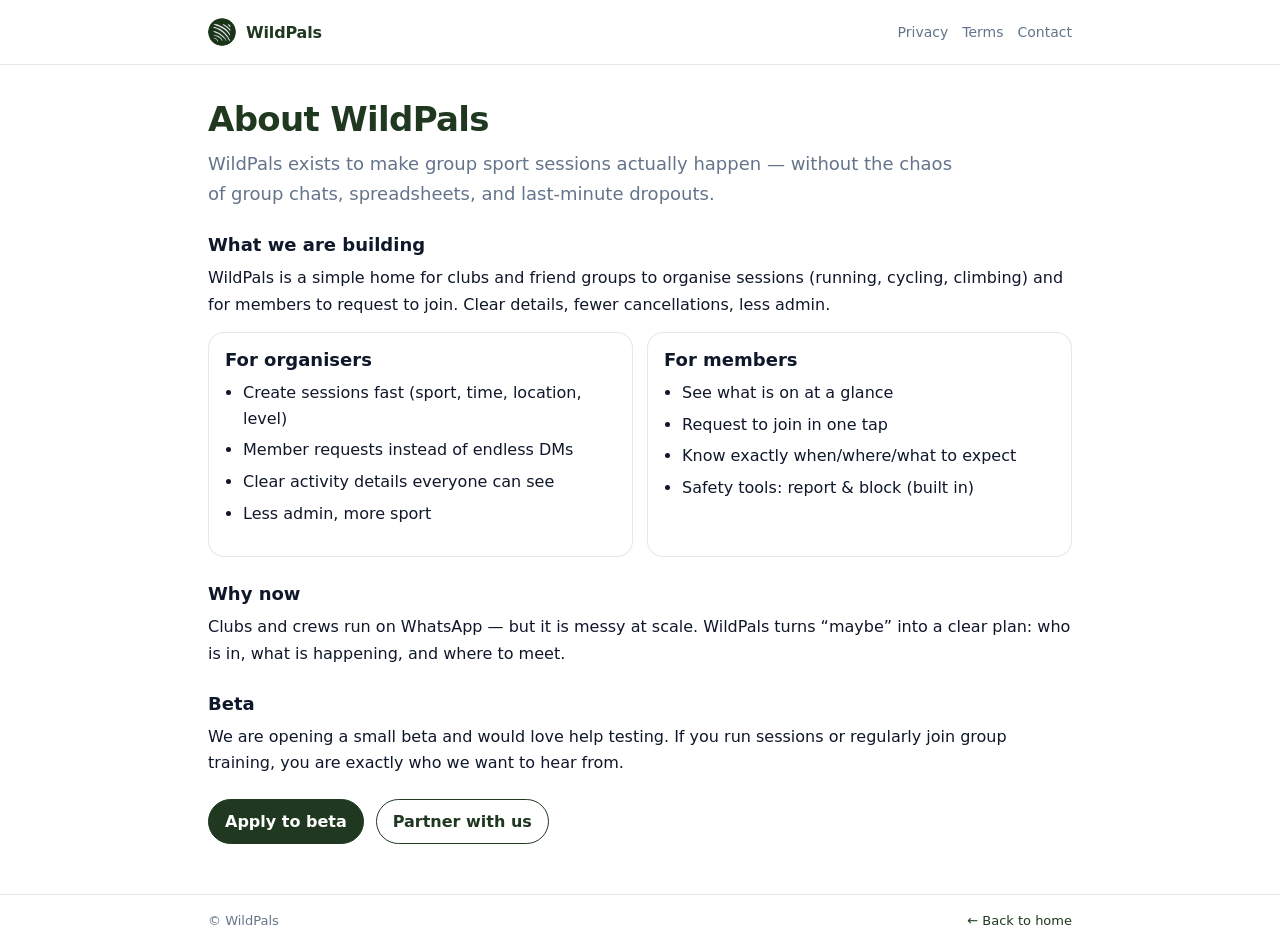
==== about.html @ 246d717d "Include new pages privacy about terms and changed design" ====
<!doctype html>
<html lang="en">
<head>
  <meta charset="utf-8" />
  <meta name="viewport" content="width=device-width,initial-scale=1" />
  <title>About Us — WildPals</title>
  <style>
    :root{
      --green:#1f381f;
      --text:#0f172a;
      --muted:#64748b;
      --border:rgba(15,23,42,0.10);
      --max:900px;
    }
    *{box-sizing:border-box}
    body{
      margin:0;
      font-family: system-ui, -apple-system, Segoe UI, Roboto, Arial, sans-serif;
      color:var(--text);
      background:#fff;
    }
    a{color:var(--green); text-decoration:none}
    a:hover{text-decoration:underline}
    .top{border-bottom:1px solid var(--border)}
    .topbar{
      max-width:var(--max);
      margin:0 auto;
      padding:18px 18px;
      display:flex;
      align-items:center;
      justify-content:space-between;
      gap:14px;
    }
    .brand{
      display:flex;
      align-items:center;
      gap:10px;
      font-weight:800;
      letter-spacing:-0.01em;
      color:var(--green);
    }
    .brand img{width:28px;height:28px;border-radius:999px}
    .links{
      display:flex;
      gap:14px;
      font-size:14px;
      color:var(--muted);
      flex-wrap:wrap;
      justify-content:flex-end;
    }
    .links a{color:var(--muted)}
    .links a:hover{color:var(--text)}
    main{
      max-width:var(--max);
      margin:0 auto;
      padding:34px 18px 50px;
    }
    h1{
      margin:0 0 10px;
      color:var(--green);
      font-size:34px;
      letter-spacing:-0.02em;
    }
    p{margin:0 0 14px; line-height:1.65; color:var(--text)}
    .lede{
      color:var(--muted);
      font-size:18px;
      margin-bottom:22px;
      max-width:760px;
    }
    h2{margin:26px 0 10px; font-size:18px}
    ul{margin:0 0 14px 18px; padding:0}
    li{margin:6px 0; line-height:1.6}
    .card{
      border:1px solid var(--border);
      border-radius:16px;
      padding:16px;
      background:#fff;
    }
    .grid{
      display:grid;
      grid-template-columns:1fr 1fr;
      gap:14px;
      margin-top:12px;
    }
    @media (max-width:800px){
      .grid{grid-template-columns:1fr}
    }
    .cta{
      margin-top:22px;
      display:flex;
      gap:12px;
      flex-wrap:wrap;
      align-items:center;
    }
    .btn{
      display:inline-flex;
      align-items:center;
      justify-content:center;
      padding:12px 16px;
      border-radius:999px;
      border:1px solid var(--green);
      background:var(--green);
      color:#fff;
      font-weight:800;
      text-decoration:none;
    }
    .btn.secondary{
      background:transparent;
      color:var(--green);
    }
    footer{
      border-top:1px solid var(--border);
      color:var(--muted);
      font-size:13px;
    }
    .footerbar{
      max-width:var(--max);
      margin:0 auto;
      padding:18px 18px;
      display:flex;
      justify-content:space-between;
      gap:12px;
      flex-wrap:wrap;
    }
  </style>
</head>
<body>
  <header class="top">
    <div class="topbar">
      <a class="brand" href="/">
        <img src="logo.png" alt="WildPals logo" />
        <span>WildPals</span>
      </a>
      <nav class="links">
        <a href="/privacy.html">Privacy</a>
        <a href="/terms.html">Terms</a>
        <a href="mailto:hello@wildpals.uk?subject=WildPals%20Question">Contact</a>
      </nav>
    </div>
  </header>

  <main>
    <h1>About WildPals</h1>
    <p class="lede">
      WildPals exists to make group sport sessions actually happen — without the chaos of group chats, spreadsheets, and last-minute dropouts.
    </p>

    <h2>What we are building</h2>
    <p>
      WildPals is a simple home for clubs and friend groups to organise sessions (running, cycling, climbing) and for members to request to join.
      Clear details, fewer cancellations, less admin.
    </p>

    <div class="grid">
      <div class="card">
        <h2 style="margin-top:0">For organisers</h2>
        <ul>
          <li>Create sessions fast (sport, time, location, level)</li>
          <li>Member requests instead of endless DMs</li>
          <li>Clear activity details everyone can see</li>
          <li>Less admin, more sport</li>
        </ul>
      </div>
      <div class="card">
        <h2 style="margin-top:0">For members</h2>
        <ul>
          <li>See what is on at a glance</li>
          <li>Request to join in one tap</li>
          <li>Know exactly when/where/what to expect</li>
          <li>Safety tools: report &amp; block (built in)</li>
        </ul>
      </div>
    </div>

    <h2>Why now</h2>
    <p>
      Clubs and crews run on WhatsApp — but it is messy at scale. WildPals turns “maybe” into a clear plan: who is in, what is happening, and where to meet.
    </p>

    <h2>Beta</h2>
    <p>
      We are opening a small beta and would love help testing. If you run sessions or regularly join group training, you are exactly who we want to hear from.
    </p>

    <div class="cta">
      <a class="btn" href="mailto:hello@wildpals.uk?subject=WildPals%20Beta%20Tester&body=Hi%20WildPals%20team%2C%0A%0AI%E2%80%99d%20like%20to%20join%20the%20beta.%0A%0AName%3A%0ACity%3A%0ASports%20(running%2Fcycling%2Fclimbing)%3A%0ADevice%20(iPhone%2FAndroid)%3A%0A%0AThanks!">
        Apply to beta
      </a>
      <a class="btn secondary" href="mailto:hello@wildpals.uk?subject=WildPals%20Partnership">
        Partner with us
      </a>
    </div>
  </main>

  <footer>
    <div class="footerbar">
      <div>© WildPals</div>
      <div><a href="/">← Back to home</a></div>
    </div>
  </footer>
</body>
</html>
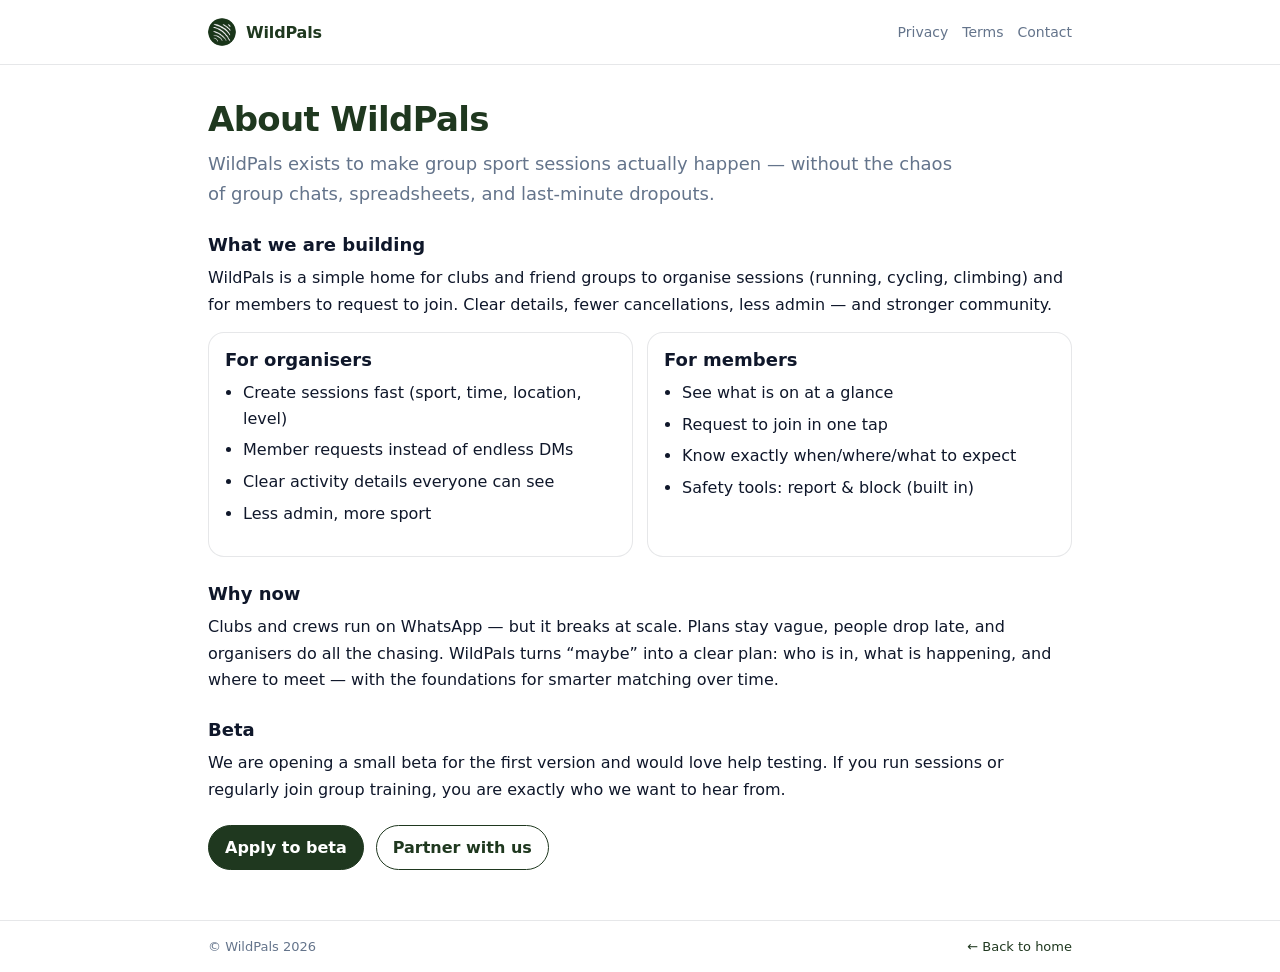
==== commit 18a13352: "Tweaks on about page" ====
--- a/about.html
+++ b/about.html
@@ -149,7 +149,7 @@
     <h2>What we are building</h2>
     <p>
       WildPals is a simple home for clubs and friend groups to organise sessions (running, cycling, climbing) and for members to request to join.
-      Clear details, fewer cancellations, less admin.
+      Clear details, fewer cancellations, less admin — and stronger community.
     </p>
 
     <div class="grid">
@@ -175,12 +175,13 @@
 
     <h2>Why now</h2>
     <p>
-      Clubs and crews run on WhatsApp — but it is messy at scale. WildPals turns “maybe” into a clear plan: who is in, what is happening, and where to meet.
+      Clubs and crews run on WhatsApp — but it breaks at scale. Plans stay vague, people drop late, and organisers do all the chasing.
+      WildPals turns “maybe” into a clear plan: who is in, what is happening, and where to meet — with the foundations for smarter matching over time.
     </p>
 
     <h2>Beta</h2>
     <p>
-      We are opening a small beta and would love help testing. If you run sessions or regularly join group training, you are exactly who we want to hear from.
+      We are opening a small beta for the first version and would love help testing. If you run sessions or regularly join group training, you are exactly who we want to hear from.
     </p>
 
     <div class="cta">
@@ -195,7 +196,7 @@
 
   <footer>
     <div class="footerbar">
-      <div>© WildPals</div>
+      <div>© WildPals 2026</div>
       <div><a href="/">← Back to home</a></div>
     </div>
   </footer>
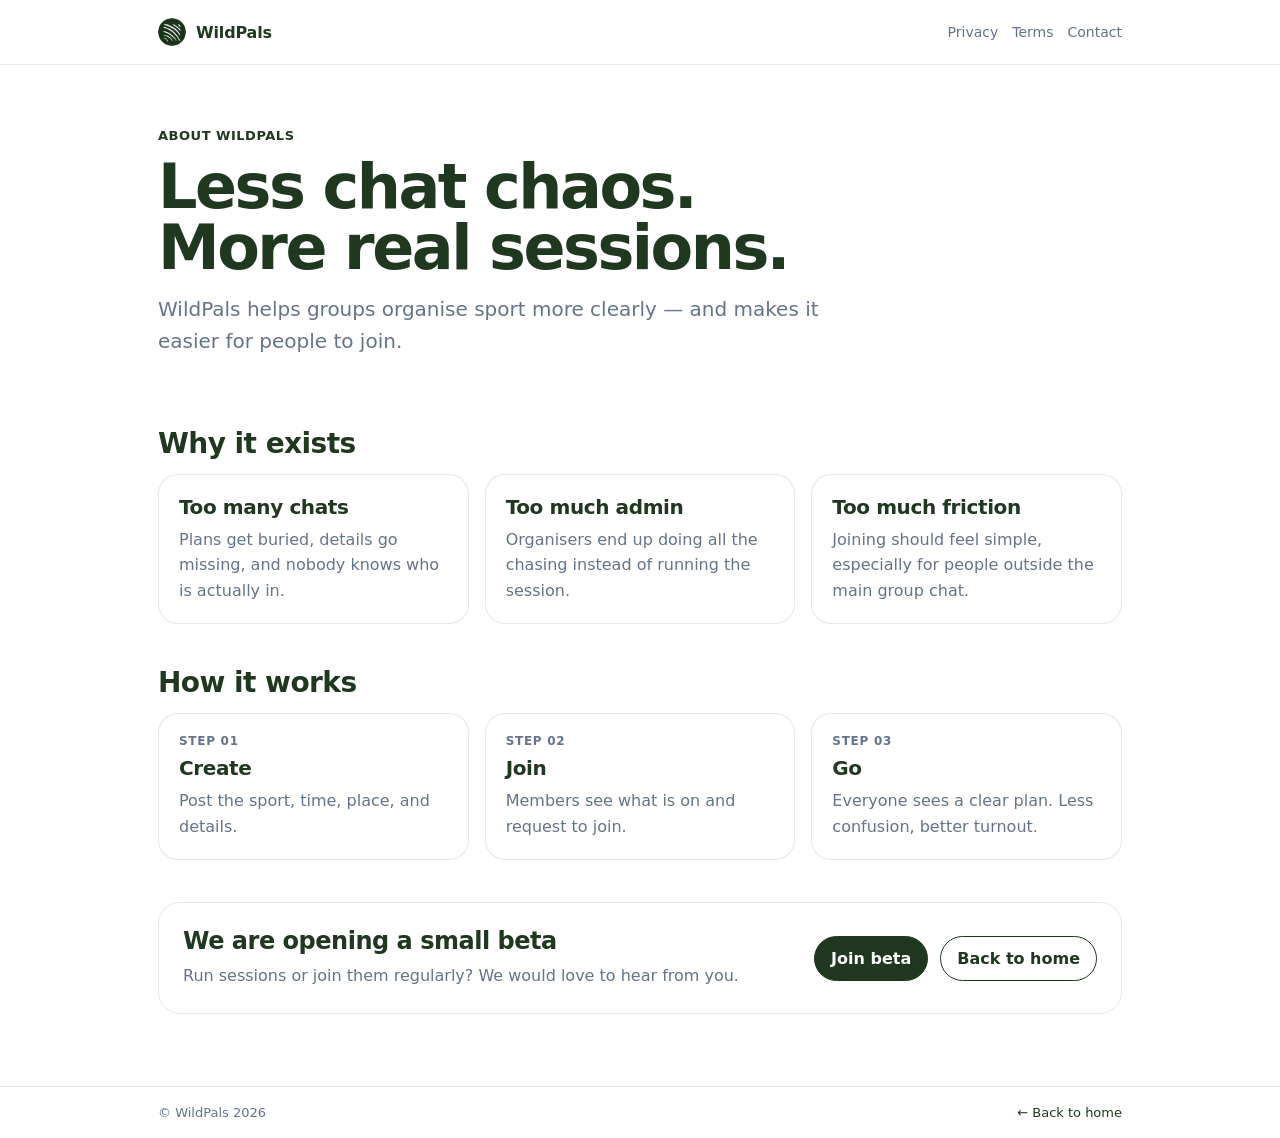
==== commit 1379d6c1: "add FAQ, change about.html" ====
--- a/about.html
+++ b/about.html
@@ -2,6 +2,7 @@
 <html lang="en">
 <head>
   <meta charset="utf-8" />
+  <link rel="icon" type="image/png" href="logo.png">
   <meta name="viewport" content="width=device-width,initial-scale=1" />
   <title>About Us — WildPals</title>
   <style>
@@ -10,27 +11,36 @@
       --text:#0f172a;
       --muted:#64748b;
       --border:rgba(15,23,42,0.10);
-      --max:900px;
-    }
+      --max:1000px;
+      --shadow:0 16px 36px rgba(15,23,42,0.08);
+    }
+
     *{box-sizing:border-box}
+
     body{
       margin:0;
       font-family: system-ui, -apple-system, Segoe UI, Roboto, Arial, sans-serif;
       color:var(--text);
       background:#fff;
     }
+
     a{color:var(--green); text-decoration:none}
-    a:hover{text-decoration:underline}
-    .top{border-bottom:1px solid var(--border)}
+    a:hover{text-decoration:none}
+
+    .top{
+      border-bottom:1px solid var(--border);
+    }
+
     .topbar{
       max-width:var(--max);
       margin:0 auto;
-      padding:18px 18px;
+      padding:18px;
       display:flex;
       align-items:center;
       justify-content:space-between;
       gap:14px;
     }
+
     .brand{
       display:flex;
       align-items:center;
@@ -39,60 +49,170 @@
       letter-spacing:-0.01em;
       color:var(--green);
     }
-    .brand img{width:28px;height:28px;border-radius:999px}
+
+    .brand img{
+      width:28px;
+      height:28px;
+      border-radius:999px;
+    }
+
     .links{
       display:flex;
       gap:14px;
       font-size:14px;
       color:var(--muted);
       flex-wrap:wrap;
-      justify-content:flex-end;
-    }
+    }
+
     .links a{color:var(--muted)}
     .links a:hover{color:var(--text)}
+
     main{
       max-width:var(--max);
       margin:0 auto;
-      padding:34px 18px 50px;
-    }
+      padding:40px 18px 72px;
+    }
+
+    .hero{
+      padding:20px 0 28px;
+    }
+
+    .eyebrow{
+      display:inline-block;
+      margin-bottom:14px;
+      color:var(--green);
+      font-size:13px;
+      font-weight:800;
+      letter-spacing:0.04em;
+      text-transform:uppercase;
+    }
+
     h1{
-      margin:0 0 10px;
-      color:var(--green);
-      font-size:34px;
+      margin:0 0 14px;
+      color:var(--green);
+      font-size:clamp(38px, 5vw, 62px);
+      line-height:0.98;
+      letter-spacing:-0.04em;
+      max-width:700px;
+    }
+
+    .lede{
+      margin:0;
+      max-width:700px;
+      color:var(--muted);
+      font-size:20px;
+      line-height:1.6;
+    }
+
+    .section{
+      margin-top:42px;
+    }
+
+    .section h2{
+      margin:0 0 14px;
+      color:var(--green);
+      font-size:28px;
       letter-spacing:-0.02em;
     }
-    p{margin:0 0 14px; line-height:1.65; color:var(--text)}
-    .lede{
-      color:var(--muted);
-      font-size:18px;
-      margin-bottom:22px;
-      max-width:760px;
-    }
-    h2{margin:26px 0 10px; font-size:18px}
-    ul{margin:0 0 14px 18px; padding:0}
-    li{margin:6px 0; line-height:1.6}
+
+    .grid{
+      display:grid;
+      grid-template-columns:repeat(3, 1fr);
+      gap:16px;
+    }
+
     .card{
       border:1px solid var(--border);
-      border-radius:16px;
-      padding:16px;
+      border-radius:20px;
+      padding:20px;
       background:#fff;
-    }
-    .grid{
+      transition:transform .2s ease, box-shadow .2s ease;
+    }
+
+    .card:hover{
+      transform:translateY(-4px);
+      box-shadow:var(--shadow);
+    }
+
+    .card h3{
+      margin:0 0 8px;
+      color:var(--green);
+      font-size:20px;
+      letter-spacing:-0.02em;
+    }
+
+    .card p{
+      margin:0;
+      color:var(--muted);
+      line-height:1.6;
+    }
+
+    .steps{
       display:grid;
-      grid-template-columns:1fr 1fr;
-      gap:14px;
-      margin-top:12px;
-    }
-    @media (max-width:800px){
-      .grid{grid-template-columns:1fr}
-    }
-    .cta{
-      margin-top:22px;
+      grid-template-columns:repeat(3, 1fr);
+      gap:16px;
+    }
+
+    .step{
+      border:1px solid var(--border);
+      border-radius:20px;
+      padding:20px;
+      background:#fff;
+    }
+
+    .step-number{
+      margin-bottom:8px;
+      font-size:12px;
+      font-weight:800;
+      color:var(--muted);
+      letter-spacing:0.06em;
+    }
+
+    .step h3{
+      margin:0 0 8px;
+      color:var(--green);
+      font-size:20px;
+      letter-spacing:-0.02em;
+    }
+
+    .step p{
+      margin:0;
+      color:var(--muted);
+      line-height:1.6;
+    }
+
+    .cta-box{
+      margin-top:42px;
+      border:1px solid var(--border);
+      border-radius:22px;
+      padding:24px;
+      display:flex;
+      justify-content:space-between;
+      align-items:center;
+      gap:18px;
+      flex-wrap:wrap;
+    }
+
+    .cta-copy h3{
+      margin:0 0 8px;
+      color:var(--green);
+      font-size:24px;
+      letter-spacing:-0.02em;
+    }
+
+    .cta-copy p{
+      margin:0;
+      color:var(--muted);
+      line-height:1.6;
+      max-width:560px;
+    }
+
+    .cta-actions{
       display:flex;
       gap:12px;
       flex-wrap:wrap;
-      align-items:center;
-    }
+    }
+
     .btn{
       display:inline-flex;
       align-items:center;
@@ -103,25 +223,38 @@
       background:var(--green);
       color:#fff;
       font-weight:800;
-      text-decoration:none;
-    }
+    }
+
     .btn.secondary{
       background:transparent;
       color:var(--green);
     }
+
     footer{
       border-top:1px solid var(--border);
       color:var(--muted);
       font-size:13px;
     }
+
     .footerbar{
       max-width:var(--max);
       margin:0 auto;
-      padding:18px 18px;
+      padding:18px;
       display:flex;
       justify-content:space-between;
       gap:12px;
       flex-wrap:wrap;
+    }
+
+    @media (max-width:900px){
+      .grid,
+      .steps{
+        grid-template-columns:1fr;
+      }
+
+      .lede{
+        font-size:18px;
+      }
     }
   </style>
 </head>
@@ -141,57 +274,63 @@
   </header>
 
   <main>
-    <h1>About WildPals</h1>
-    <p class="lede">
-      WildPals exists to make group sport sessions actually happen — without the chaos of group chats, spreadsheets, and last-minute dropouts.
-    </p>
-
-    <h2>What we are building</h2>
-    <p>
-      WildPals is a simple home for clubs and friend groups to organise sessions (running, cycling, climbing) and for members to request to join.
-      Clear details, fewer cancellations, less admin — and stronger community.
-    </p>
-
-    <div class="grid">
-      <div class="card">
-        <h2 style="margin-top:0">For organisers</h2>
-        <ul>
-          <li>Create sessions fast (sport, time, location, level)</li>
-          <li>Member requests instead of endless DMs</li>
-          <li>Clear activity details everyone can see</li>
-          <li>Less admin, more sport</li>
-        </ul>
+    <section class="hero">
+      <div class="eyebrow">About WildPals</div>
+      <h1>Less chat chaos. More real sessions.</h1>
+      <p class="lede">
+        WildPals helps groups organise sport more clearly — and makes it easier for people to join.
+      </p>
+    </section>
+
+    <section class="section">
+      <h2>Why it exists</h2>
+      <div class="grid">
+        <div class="card">
+          <h3>Too many chats</h3>
+          <p>Plans get buried, details go missing, and nobody knows who is actually in.</p>
+        </div>
+        <div class="card">
+          <h3>Too much admin</h3>
+          <p>Organisers end up doing all the chasing instead of running the session.</p>
+        </div>
+        <div class="card">
+          <h3>Too much friction</h3>
+          <p>Joining should feel simple, especially for people outside the main group chat.</p>
+        </div>
       </div>
-      <div class="card">
-        <h2 style="margin-top:0">For members</h2>
-        <ul>
-          <li>See what is on at a glance</li>
-          <li>Request to join in one tap</li>
-          <li>Know exactly when/where/what to expect</li>
-          <li>Safety tools: report &amp; block (built in)</li>
-        </ul>
+    </section>
+
+    <section class="section">
+      <h2>How it works</h2>
+      <div class="steps">
+        <div class="step">
+          <div class="step-number">STEP 01</div>
+          <h3>Create</h3>
+          <p>Post the sport, time, place, and details.</p>
+        </div>
+        <div class="step">
+          <div class="step-number">STEP 02</div>
+          <h3>Join</h3>
+          <p>Members see what is on and request to join.</p>
+        </div>
+        <div class="step">
+          <div class="step-number">STEP 03</div>
+          <h3>Go</h3>
+          <p>Everyone sees a clear plan. Less confusion, better turnout.</p>
+        </div>
       </div>
-    </div>
-
-    <h2>Why now</h2>
-    <p>
-      Clubs and crews run on WhatsApp — but it breaks at scale. Plans stay vague, people drop late, and organisers do all the chasing.
-      WildPals turns “maybe” into a clear plan: who is in, what is happening, and where to meet — with the foundations for smarter matching over time.
-    </p>
-
-    <h2>Beta</h2>
-    <p>
-      We are opening a small beta for the first version and would love help testing. If you run sessions or regularly join group training, you are exactly who we want to hear from.
-    </p>
-
-    <div class="cta">
-      <a class="btn" href="mailto:hello@wildpals.uk?subject=WildPals%20Beta%20Tester&body=Hi%20WildPals%20team%2C%0A%0AI%E2%80%99d%20like%20to%20join%20the%20beta.%0A%0AName%3A%0ACity%3A%0ASports%20(running%2Fcycling%2Fclimbing)%3A%0ADevice%20(iPhone%2FAndroid)%3A%0A%0AThanks!">
-        Apply to beta
-      </a>
-      <a class="btn secondary" href="mailto:hello@wildpals.uk?subject=WildPals%20Partnership">
-        Partner with us
-      </a>
-    </div>
+    </section>
+
+    <section class="cta-box">
+      <div class="cta-copy">
+        <h3>We are opening a small beta</h3>
+        <p>Run sessions or join them regularly? We would love to hear from you.</p>
+      </div>
+      <div class="cta-actions">
+        <a class="btn" href="mailto:hello@wildpals.uk?subject=WildPals%20Beta%20Tester">Join beta</a>
+        <a class="btn secondary" href="/">Back to home</a>
+      </div>
+    </section>
   </main>
 
   <footer>
